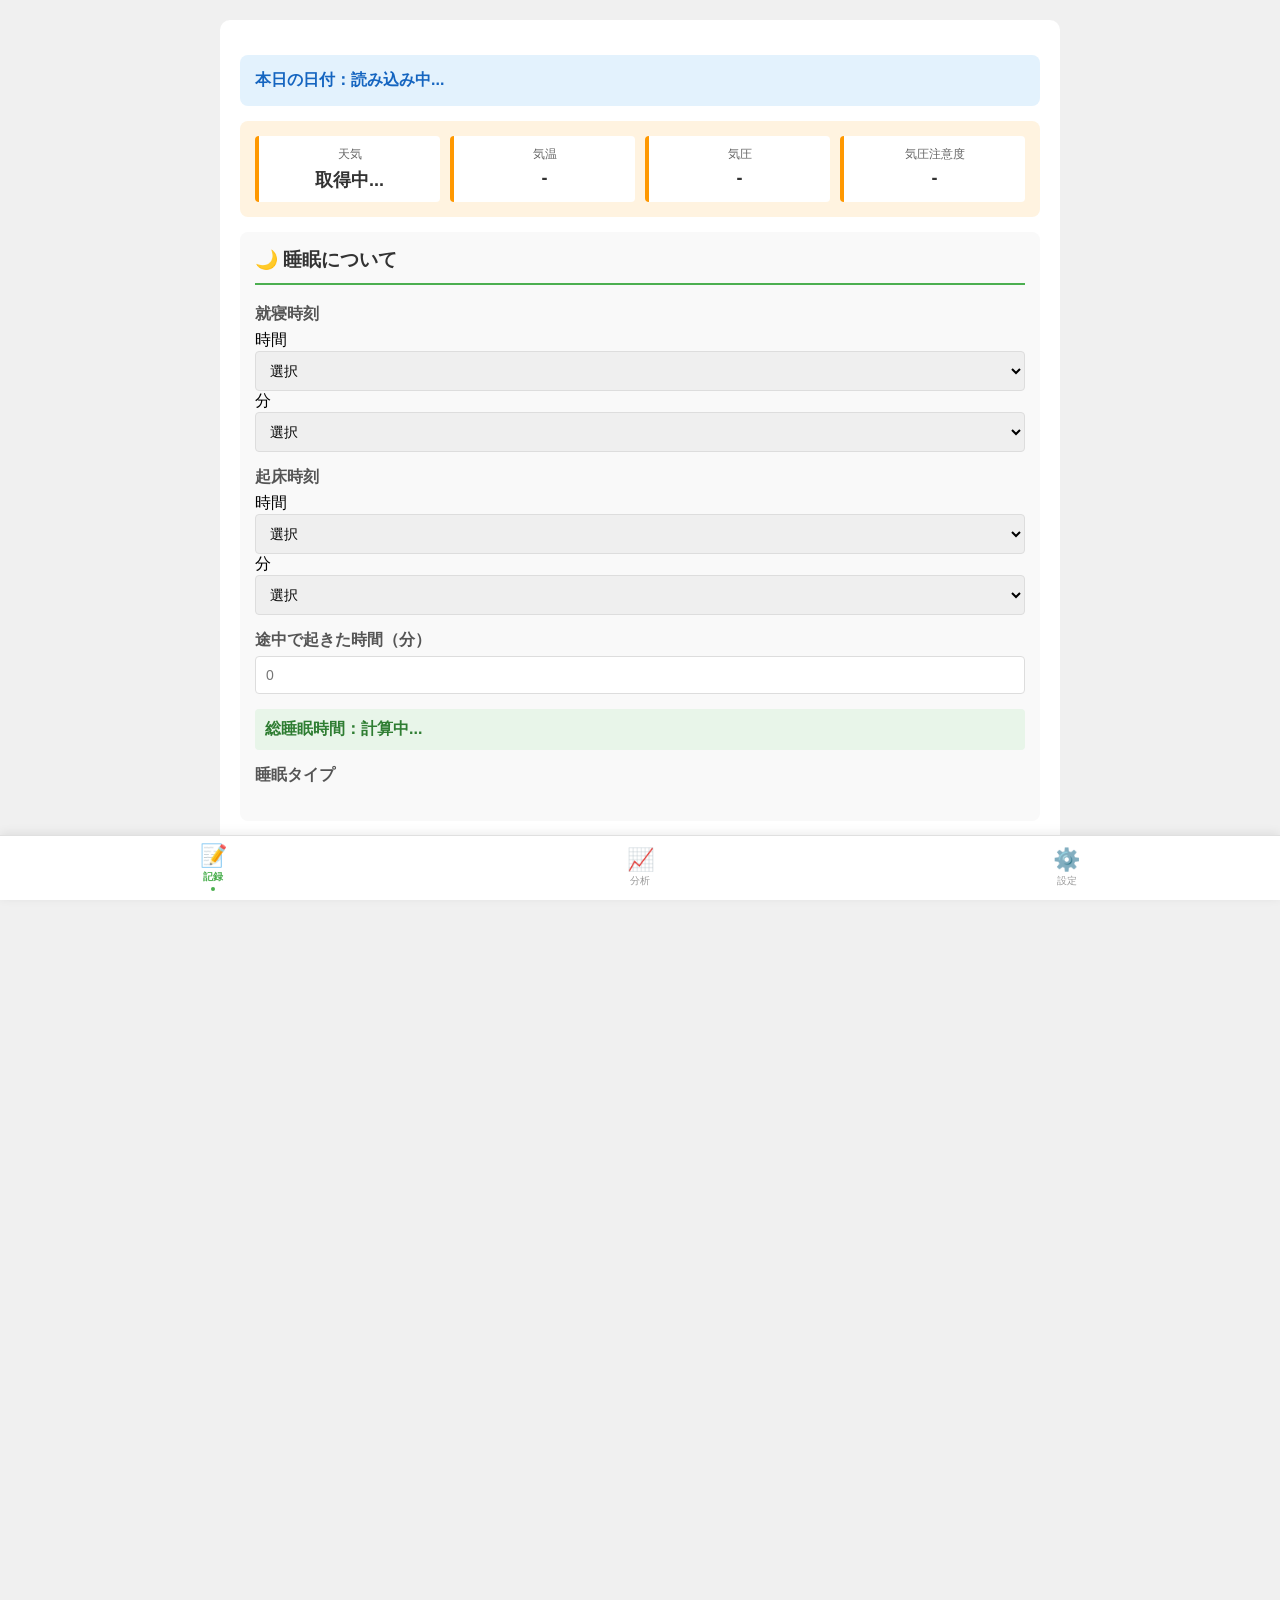
==== index.html @ d03b8e57 "bg" ====
<!DOCTYPE html>
<html lang="ja">
<head>
<meta charset="UTF-8">
<meta name="viewport" content="width=device-width, initial-scale=1.0">
<meta name="apple-mobile-web-app-capable" content="yes">
<meta name="apple-mobile-web-app-status-bar-style" content="black-translucent">
<meta name="mobile-web-app-capable" content="yes">
<title>朝の記録 - コンディションノート</title>
<link rel="stylesheet" href="css/style.css">
<link rel="stylesheet" href="css/mobile.css">
<link rel="stylesheet" href="css/components.css">
<script src="js/config.js"></script>
<script src="js/defaults.js"></script>
<script src="js/sync.js"></script>
<script src="js/score-ui.js"></script>
</head>

<body>

<div class="container">

<!-- 1. 本日の日付 -->
<div class="date-section" id="dateSection">
本日の日付：読み込み中...
</div>

<!-- 2-5. 天気情報 -->
<div class="weather-section" id="weatherSection">
<div class="weather-item">
<div class="weather-item-label">天気</div>
<div class="weather-item-value" id="weatherValue">取得中...</div>
</div>
<div class="weather-item">
<div class="weather-item-label">気温</div>
<div class="weather-item-value" id="tempValue">-</div>
</div>
<div class="weather-item">
<div class="weather-item-label">気圧</div>
<div class="weather-item-value" id="pressureValue">-</div>
</div>
<div class="weather-item">
<div class="weather-item-label">気圧注意度</div>
<div class="weather-item-value" id="pressureWarning">-</div>
</div>
</div>

<!-- 睡眠について（順序：就寝→起床→途中起床→睡眠タイプ） -->
<div class="sleep-section">

<h3>🌙 睡眠について</h3>

<div class="sleep-item">
<label>就寝時刻</label>
<div class="time-row">
<div class="time-col">
<span class="time-label">時間</span>
<select id="bedtimeHour"><option value="">選択</option></select>
</div>
<div class="time-col">
<span class="time-label">分</span>
<select id="bedtimeMinute">
<option value="">選択</option>
<option value="0">00分</option>
<option value="10">10分</option>
<option value="20">20分</option>
<option value="30">30分</option>
<option value="40">40分</option>
<option value="50">50分</option>
</select>
</div>
</div>
</div>

<div class="sleep-item">
<label>起床時刻</label>
<div class="time-row">
<div class="time-col">
<span class="time-label">時間</span>
<select id="wakeuptimeHour"><option value="">選択</option></select>
</div>
<div class="time-col">
<span class="time-label">分</span>
<select id="wakeuptimeMinute">
<option value="">選択</option>
<option value="0">00分</option>
<option value="10">10分</option>
<option value="20">20分</option>
<option value="30">30分</option>
<option value="40">40分</option>
<option value="50">50分</option>
</select>
</div>
</div>
</div>

<div class="sleep-item">
<label>途中で起きた時間（分）</label>
<input type="text" id="wakeupDuration" placeholder="0">
</div>

<div class="sleep-result" id="sleepResult">
総睡眠時間：計算中...
</div>

<div class="sleep-item">
<label>睡眠タイプ</label>
<div class="sleep-type-buttons" id="sleepType"></div>
</div>

</div>

<!-- 体調・活力・メンタル（絵文字スコアボタン） -->
<div class="score-section">
  <div class="score-section-title">体調</div>
  <div class="score-emoji-buttons" id="condition"></div>
</div>

<div class="score-section">
  <div class="score-section-title">活力</div>
  <div class="score-emoji-buttons" id="energy"></div>
</div>

<div class="score-section">
  <div class="score-section-title">メンタル</div>
  <div class="score-emoji-buttons" id="mental"></div>
</div>

<!-- 昨日との比較 -->
<div class="section">
<p class="section-label">昨日と比べて全体的な調子は？</p>
<div class="compare-buttons" id="compareYesterday">
  <button class="compare-btn" data-value="better" type="button">😊 良い</button>
  <button class="compare-btn" data-value="same"   type="button">😐 同じ</button>
  <button class="compare-btn" data-value="worse"  type="button">😔 悪い</button>
</div>
</div>

<!-- Good/Badサイン -->
<div class="good-bad-section">
<p>Goodサイン</p>
<div id="goodList" class="main-grid"></div>
</div>

<div class="good-bad-section">
<p>Badサイン</p>
<div id="badList" class="main-grid"></div>
</div>

<!-- コメント -->
<div class="section">
<p>コメント</p>
<textarea id="comment"></textarea>
</div>

<button class="submit" onclick="sendData()">朝の記録を送信</button>

</div>

<!-- ボトムナビゲーション -->
<nav class="bottom-nav">
  <a href="index.html" class="nav-item active">
    <span class="nav-icon">📝</span>
    <span class="nav-label">記録</span>
    <span class="nav-dot"></span>
  </a>
  <a href="analysis.html" class="nav-item">
    <span class="nav-icon">📈</span>
    <span class="nav-label">分析</span>
  </a>
  <a href="settings.html" class="nav-item">
    <span class="nav-icon">⚙️</span>
    <span class="nav-label">設定</span>
  </a>
</nav>

<!-- 外部JavaScriptファイルの読み込み -->
<script>const PAGE_TYPE = 'morning';</script>
<script src="js/utils.js"></script>
<script src="js/score-ui.js"></script>
<script src="js/factors.js"></script>
<script src="js/main_weather.js"></script>
<script src="js/record-router.js"></script>

<script>

window.addEventListener("load", function() {
  const today = getLogicalDate();
  const morningDone = localStorage.getItem("morning_" + today + "_done");

  if (morningDone) {
    window.location.href = "evening.html";
  }
});

</script>

</body>
</html>
---- css/style.css ----
/* =============================================
   style.css — 基本レイアウト・共通スタイル
   ============================================= */

/* 全体設定 */
html, body {
  margin: 0;
  padding: 0;
  width: 100%;
  height: 100%;
  overflow-x: hidden;
  -webkit-tap-highlight-color: transparent;
  font-family: sans-serif;
  background: #f0f0f0;
}

.container {
  background: white;
  padding: 20px;
  padding-bottom: 84px;
  border-radius: 10px;
  width: 95%;
  max-width: 800px;
  margin: 20px auto;
}

.section {
  margin-top: 20px;
}

/* ヘッダー */
.header {
  display: flex;
  justify-content: space-between;
  align-items: center;
  margin-bottom: 20px;
}

.header h1, .header h2 {
  margin: 0;
  flex: 1;
  font-size: 16px;
  white-space: nowrap;
  overflow: hidden;
  text-overflow: ellipsis;
}

.settings-link, .back-link {
  background: #4CAF50;
  color: white;
  padding: 8px 16px;
  border-radius: 4px;
  text-decoration: none;
  font-size: 14px;
}

.settings-link:hover, .back-link:hover {
  background: #45a049;
  text-decoration: none;
}

/* セクションラベル */
.section-label {
  font-weight: bold;
  font-size: 16px;
  margin-top: 20px;
  margin-bottom: 10px;
}

/* 送信ボタン */
.submit {
  width: 100%;
  padding: 12px;
  margin-top: 20px;
  background: #4CAF50;
  color: white;
  border: none;
  border-radius: 6px;
  font-size: 16px;
  cursor: pointer;
}

.submit:hover {
  background: #45a049;
}

/* テキストエリア */
textarea {
  width: 100%;
  padding: 8px;
  margin-top: 8px;
  box-sizing: border-box;
}

/* 数値入力のスピナーを非表示 */
input[type="text"]::-webkit-outer-spin-button,
input[type="text"]::-webkit-inner-spin-button {
  -webkit-appearance: none;
  margin: 0;
}

input[type="text"][type="number"] {
  -moz-appearance: textfield;
}

/* 入力グループ（横並び） */
.input-group {
  display: flex;
  gap: 10px;
  margin-bottom: 15px;
}

.input-group input {
  flex: 1;
  padding: 12px;
  border: 1px solid #ddd;
  border-radius: 4px;
  font-size: 16px;
  height: 32px;
  box-sizing: border-box;
}

.input-group button {
  padding: 0 20px;
  height: 32px;
  margin: 0;
  white-space: nowrap;
}

/* ヒントテキスト */
.list-hint {
  font-size: 12px;
  color: #888;
  margin: -8px 0 8px 0;
}

/* Good/Badリストのスクロールラッパー（PCは通常表示） */
.scroll-list-wrapper {
  margin-bottom: 20px;
}

/* 各リストの下に余白 */
#medicineList, #goodList, #badList {
  margin-bottom: 30px;
}
---- css/mobile.css ----
/* =============================================
   mobile.css — スマホ向け最適化 (max-width: 600px)
   ============================================= */

@media (max-width: 600px) {

  .container {
  padding: 10px;
  padding-bottom: 84px;
  }

  /* 天気情報を2列表示 */
  .weather-section {
    grid-template-columns: 1fr 1fr;
  }

  /* 各セクションを1列に */
  .attendance-breakfast,
  .time-input-group,
  #goodList,
  #badList {
    grid-template-columns: 1fr;
  }

  /* Good/Badサイン：チェック時に背景色変更 */
  .good-bad-item:has(input:checked) {
    background-color: #e8f5e9 !important;
    border-color: #4CAF50 !important;
  }

  .good-bad-item {
    height: 50px;
    font-size: 16px;
    margin-bottom: 5px;
    cursor: pointer;
    transition: all 0.2s;
  }

  /* タップ時の「押し込み感」 */
  .sleep-type-btn:active,
  .score-emoji-btn:active,
  .score-buttons button:active,
  .submit:active,
  .good-bad-item:active {
    background-color: #e0e0e0 !important;
    transform: scale(0.97);
  }

  /* 入力フィールド全般のサイズアップ（ズーム防止） */
  select,
  input[type="text"],
  textarea {
    font-size: 16px !important;
    height: 44px;
  }

  textarea {
    height: 100px;
  }

  .submit {
    height: 55px;
    font-size: 18px;
    font-weight: bold;
  }

  /* 睡眠タイプのカスタマイズエリア */
  .sleep-type-editor {
    display: block !important;
    padding: 10px !important;
    margin-bottom: 20px !important;
  }

  .sleep-type-item {
    display: flex !important;
    flex-direction: row !important;
    align-items: center !important;
    gap: 5px !important;
    height: auto !important;
    margin-bottom: 10px !important;
  }

  .sleep-type-label {
    width: 20px !important;
    flex-shrink: 0;
  }

  .sleep-type-input {
    flex: 1 !important;
    min-width: 0 !important;
    height: 44px !important;
    font-size: 16px !important;
    box-sizing: border-box !important;
  }

  .sleep-type-symbol {
    width: 70px !important;
    height: 44px !important;
    flex-shrink: 0;
  }

  .sleep-type-symbol select {
    width: 100% !important;
    height: 100% !important;
    font-size: 18px !important;
    box-sizing: border-box !important;
  }

  /* 追加された項目の余白を詰める */
  .item-row {
    margin: 4px 0;
    padding: 8px 10px;
  }

  /* 設定保存ボタンを大きく */
  button[onclick="saveSettings()"] {
    width: 100%;
    height: 55px;
    font-size: 18px;
    font-weight: bold;
    margin-top: 10px;
  }

  /* 設定画面：Good/Badリストをスクロール表示 */
  .scroll-list-wrapper {
    max-height: 212px;
    overflow-y: auto;
    border: 1px solid #e0e0e0;
    border-radius: 8px;
    background: #f9f9f9;
    padding: 4px;
    margin-bottom: 16px;
    -webkit-overflow-scrolling: touch;
  }

  /* メイン画面：Good/Badサインを2列グリッド */
  .main-grid {
    display: grid;
    grid-template-columns: 1fr 1fr;
    gap: 8px;
  }

  /* 就寝・起床時刻：横並び */
  .time-row {
    display: flex;
    flex-direction: row;
    gap: 12px;
    align-items: flex-end;
  }

  .time-col {
    display: flex;
    flex-direction: column;
    flex: 1;
  }

  .time-col select {
    width: 100%;
    height: 44px;
    font-size: 16px;
    border-radius: 8px;
    border: 1px solid #ccc;
    padding: 0 8px;
    background: #f5f5f5;
    box-sizing: border-box;
  }

  .time-label {
    font-size: 12px;
    color: #666;
    margin-bottom: 4px;
    display: block;
  }

  /* 絵文字スコアボタンのスマホ調整 */
  .score-emoji-buttons {
    gap: 4px;
  }

  .score-emoji-btn {
    min-height: 64px;
    padding: 6px 2px;
  }

  .score-emoji {
    font-size: 22px;
  }

  .score-label {
    font-size: 9px;
    margin-top: 3px;
  }

  /* バッテリーアイコンのスマホ調整 */
  .battery-icon {
    width: 32px;
    height: 16px;
  }

  .battery-text {
    font-size: 7px;
  }
}
---- css/components.css ----
/* =============================================
   components.css — コンポーネント別スタイル
   ============================================= */

/* ---- 日付セクション ---- */
.date-section {
  background: #e3f2fd;
  padding: 15px;
  border-radius: 8px;
  margin-top: 15px;
  font-size: 16px;
  font-weight: bold;
  color: #1565c0;
}

/* ---- 天気セクション ---- */
.weather-section {
  background: #fff3e0;
  padding: 15px;
  border-radius: 8px;
  margin-top: 15px;
  display: grid;
  grid-template-columns: 1fr 1fr 1fr 1fr;
  gap: 10px;
}

.weather-item {
  background: white;
  padding: 10px;
  border-radius: 4px;
  border-left: 4px solid #ff9800;
  text-align: center;
}

.weather-item-label {
  font-size: 12px;
  color: #666;
  margin-bottom: 5px;
}

.weather-item-value {
  font-size: 18px;
  font-weight: bold;
  color: #333;
}

.weather.loading { color: #999; }
.weather.error   { color: #d32f2f; }
.weather.success { color: #388e3c; }

/* ---- 通所/在宅・朝食 ---- */
.attendance-breakfast {
  display: grid;
  grid-template-columns: 1fr 1fr;
  gap: 15px;
  margin-top: 15px;
}

.attendance-breakfast select {
  width: 100%;
  padding: 10px;
  border: 1px solid #ddd;
  border-radius: 4px;
  font-size: 14px;
  box-sizing: border-box;
}

.attendance-breakfast label {
  font-weight: bold;
  margin-bottom: 5px;
  display: block;
}

/* ---- 睡眠セクション ---- */
.sleep-section {
  background: #f9f9f9;
  padding: 15px;
  border-radius: 8px;
  margin-top: 15px;
}

.sleep-section h3 {
  margin-top: 0;
  color: #333;
  border-bottom: 2px solid #4CAF50;
  padding-bottom: 10px;
}

.sleep-item {
  margin: 15px 0;
}

.sleep-item label {
  display: block;
  font-weight: bold;
  margin-bottom: 5px;
  color: #555;
}

.sleep-item select,
.sleep-item input[type="text"] {
  width: 100%;
  padding: 10px;
  border: 1px solid #ddd;
  border-radius: 4px;
  box-sizing: border-box;
  font-size: 14px;
}

.time-input-group {
  display: grid;
  grid-template-columns: 1fr 1fr;
  gap: 10px;
}

.time-input-group select {
  width: 100%;
  padding: 10px;
  border: 1px solid #ddd;
  border-radius: 4px;
  box-sizing: border-box;
  font-size: 14px;
}

.time-input-group label {
  margin-bottom: 5px;
  font-weight: bold;
  color: #555;
  font-size: 14px;
}

.sleep-result {
  background: #e8f5e9;
  padding: 10px;
  border-radius: 4px;
  margin-top: 10px;
  font-weight: bold;
  color: #2e7d32;
}

/* 睡眠タイプボタン */
.sleep-type-buttons {
  display: grid;
  grid-template-columns: 1fr;
  gap: 8px;
  margin-top: 5px;
}

.sleep-type-btn {
  padding: 4px 12px;
  background: #f0f0f0;
  border: 2px solid #ddd;
  border-radius: 6px;
  cursor: pointer;
  text-align: left;
  transition: all 0.2s;
  font-size: 16px;
  color: #000;
  display: flex;
  justify-content: flex-start;
  align-items: center;
  gap: 12px;
  min-height: 52px;
}

.sleep-type-btn:hover {
  background: #e8e8e8;
}

.sleep-type-btn.active {
  background: #4CAF50;
  color: white;
  border-color: #4CAF50;
}

.sleep-type-symbol {
  font-size: 28px;
  min-width: 44px;
  width: 44px;
  height: 44px;
  display: flex;
  align-items: center;
  justify-content: center;
  flex-shrink: 0;
  line-height: 1;
}

.symbol-double-circle { font-size: 28px; }
.symbol-circle        { font-size: 26px; }
.symbol-triangle      { font-size: 24px; }
.symbol-cross         { font-size: 24px; }

.sleep-type-text {
  flex: 1;
  font-size: 16px;
  line-height: 1.2;
  display: flex;
  align-items: center;
}

/* ---- 薬セクション ---- */
.medicine-section {
  background: #f3e5f5;
  padding: 15px;
  border-radius: 8px;
  margin-top: 15px;
}

.medicine-section h3 {
  margin-top: 0;
  color: #333;
  border-bottom: 2px solid #9c27b0;
  padding-bottom: 10px;
}

.medicine-list {
  margin-top: 10px;
}

.medicine-item-label {
  display: block;
  margin: 8px 0;
}

.medicine-item-label input[type="checkbox"] {
  margin-right: 8px;
}

/* ---- スコアセクション（新・絵文字デザイン） ---- */
.score-section {
  margin-top: 15px;
}

.score-section-title {
  font-weight: bold;
  font-size: 16px;
  margin-bottom: 8px;
}

/* 絵文字スコアボタン共通 */
.score-emoji-buttons {
  display: flex;
  gap: 6px;
  margin-top: 4px;
}

.score-emoji-btn {
  flex: 1;
  display: flex;
  flex-direction: column;
  align-items: center;
  justify-content: center;
  padding: 8px 4px;
  background: #f0f0f0;
  border: 2px solid #ddd;
  border-radius: 8px;
  cursor: pointer;
  transition: all 0.2s;
  line-height: 1;
  min-height: 72px;
}

.score-emoji-btn:hover {
  background: #e0e0e0;
  border-color: #bbb;
}

.score-emoji-btn.active {
  border-color: #4CAF50;
  background: #e8f5e9;
}

/* 体調ボタン（選択時の色） */
.score-emoji-btn.active.score-taichou-1 { background: #fde8e8; border-color: #e57373; }
.score-emoji-btn.active.score-taichou-2 { background: #fff3e0; border-color: #ffb74d; }
.score-emoji-btn.active.score-taichou-3 { background: #fff8e1; border-color: #ffd54f; }
.score-emoji-btn.active.score-taichou-4 { background: #f1f8e9; border-color: #aed581; }
.score-emoji-btn.active.score-taichou-5 { background: #e8f5e9; border-color: #4CAF50; }

/* メンタルボタン（選択時の色） */
.score-emoji-btn.active.score-mental-1 { background: #fde8e8; border-color: #e57373; }
.score-emoji-btn.active.score-mental-2 { background: #fff3e0; border-color: #ffb74d; }
.score-emoji-btn.active.score-mental-3 { background: #fff8e1; border-color: #ffd54f; }
.score-emoji-btn.active.score-mental-4 { background: #f1f8e9; border-color: #aed581; }
.score-emoji-btn.active.score-mental-5 { background: #e8f5e9; border-color: #4CAF50; }

/* バッテリーアイコン（活力スコア） */
.battery-icon {
  display: inline-flex;
  align-items: center;
  justify-content: center;
  width: 36px;
  height: 18px;
  position: relative;
  border: 2px solid #555;
  border-radius: 3px;
  background: #fff;
  box-sizing: border-box;
}

.battery-icon::after {
  content: '';
  position: absolute;
  right: -6px;
  top: 50%;
  transform: translateY(-50%);
  width: 4px;
  height: 8px;
  background: #555;
  border-radius: 0 2px 2px 0;
}

.battery-fill {
  position: absolute;
  left: 1px;
  top: 1px;
  bottom: 1px;
  border-radius: 1px;
  background: #4CAF50;
}

.battery-text {
  position: absolute;
  font-size: 8px;
  font-weight: bold;
  color: #333;
  z-index: 1;
  line-height: 1;
}

/* 活力ボタン（選択時の色） */
.score-emoji-btn.active.score-katsu-1 { background: #fde8e8; border-color: #e57373; }
.score-emoji-btn.active.score-katsu-2 { background: #fff3e0; border-color: #ffb74d; }
.score-emoji-btn.active.score-katsu-3 { background: #fff8e1; border-color: #ffd54f; }
.score-emoji-btn.active.score-katsu-4 { background: #f1f8e9; border-color: #aed581; }
.score-emoji-btn.active.score-katsu-5 { background: #e8f5e9; border-color: #4CAF50; }

/* 絵文字スコアボタン内のテキスト */
.score-emoji {
  font-size: 24px;
  line-height: 1;
  display: block;
}

.score-label {
  font-size: 10px;
  color: #555;
  margin-top: 4px;
  line-height: 1.2;
  text-align: center;
  display: block;
}

/* ---- Good/Badサインセクション ---- */
.good-bad-section {
  margin-top: 15px;
}

.good-bad-section p {
  font-weight: bold;
  font-size: 16px;
  margin-bottom: 10px;
}

#goodList, #badList {
  display: grid;
  grid-template-columns: repeat(auto-fit, minmax(150px, 1fr));
  gap: 10px;
  margin-bottom: 15px;
}

.good-bad-item {
  display: flex;
  align-items: center;
  font-size: 12px !important;
  background: #f0f0f0;
  padding: 12px 15px;
  border-radius: 4px;
  border: 1px solid #eee;
  cursor: pointer;
  white-space: nowrap;
  transition: all 0.2s;
  margin: 0;
}

.good-bad-item input {
  margin-right: 5px;
}

.completed {
  background: #e8f5e9;
  border-radius: 4px;
  padding: 10px;
}

/* ---- 設定画面コンポーネント ---- */
.zipcode-section {
  margin-bottom: 20px;
}

.zipcode-input-group {
  display: flex;
  gap: 10px;
  margin-bottom: 10px;
}

.zipcode-input-group input {
  flex: 1;
  padding: 10px;
  border: 1px solid #ddd;
  border-radius: 4px;
  font-size: 14px;
}

.zipcode-display {
  padding: 10px;
  background: #c8e6c9;
  border-radius: 4px;
  border-left: 4px solid #388e3c;
  font-weight: bold;
  color: #1b5e20;
  min-height: 20px;
}

.item-row {
  display: flex;
  align-items: center;
  gap: 15px;
  margin: 10px 0;
  padding: 10px;
  background: #f9f9f9;
  border-radius: 4px;
}

.item-text {
  flex: 1;
  word-break: break-all;
  font-size: 12px;
  color: #333;
}

.item-buttons {
  display: flex;
  gap: 10px;
  white-space: nowrap;
}

.item-buttons button {
  margin: 0;
  padding: 6px 12px;
  font-size: 12px;
}

.sleep-type-editor {
  margin-top: 10px;
  margin-bottom: 30px;
  padding: 10px;
  background: #f5f5f5;
  border-radius: 5px;
}

.sleep-type-item {
  margin: 10px 0;
  display: flex;
  align-items: center;
  gap: 8px;
  height: 32px;
}

.sleep-type-label {
  width: 20px;
  font-weight: bold;
  color: #666;
  display: flex;
  align-items: center;
  height: 100%;
}

.sleep-type-input {
  flex: 1;
  height: 100%;
  box-sizing: border-box;
  padding: 0 10px;
  border: 1px solid #ddd;
  border-radius: 4px;
  font-size: 16px;
  position: relative;
  top: -2px;
}

.sleep-type-symbol {
  width: 60px;
  height: 100%;
}

.sleep-type-symbol select {
  width: 100%;
  height: 100%;
  box-sizing: border-box;
  padding: 0 4px;
  border: 1px solid #ddd;
  border-radius: 4px;
  background: white;
  text-align: center;
  font-size: 18px;
  display: block;
}

/* ============================================
   ボトムナビゲーション
   ============================================ */
.bottom-nav {
  position: fixed;
  bottom: 0;
  left: 0;
  right: 0;
  height: 64px;
  background: #fff;
  border-top: 1px solid #e0e0e0;
  display: flex;
  align-items: center;
  justify-content: space-around;
  box-shadow: 0 -2px 10px rgba(0,0,0,0.08);
  z-index: 1000;
}

.nav-item {
  flex: 1;
  display: flex;
  flex-direction: column;
  align-items: center;
  justify-content: center;
  gap: 3px;
  cursor: pointer;
  padding: 8px 0;
  text-decoration: none;
  color: #999;
  transition: color 0.2s;
}

.nav-item .nav-icon {
  font-size: 22px;
  line-height: 1;
}

.nav-item .nav-label {
  font-size: 10px;
  font-weight: 500;
}

.nav-item.active {
  color: #4CAF50;
}

.nav-item.active .nav-label {
  font-weight: bold;
}

.nav-item .nav-dot {
  width: 4px;
  height: 4px;
  background: #4CAF50;
  border-radius: 50%;
}



/* ============================================
   昨日との比較ボタン
   ============================================ */
.compare-buttons {
  display: flex;
  gap: 10px;
  margin-top: 8px;
}

.compare-btn {
  flex: 1;
  padding: 12px 8px;
  background: #f0f0f0;
  border: 2px solid #ddd;
  border-radius: 10px;
  font-size: 15px;
  cursor: pointer;
  transition: all 0.2s;
  text-align: center;
}

.compare-btn:hover {
  background: #e0e0e0;
}

.compare-btn[data-value="better"].active {
  background: #e8f5e9;
  border-color: #4CAF50;
  color: #2e7d32;
  font-weight: bold;
}

.compare-btn[data-value="same"].active {
  background: #fff8e1;
  border-color: #ffd54f;
  color: #f57f17;
  font-weight: bold;
}

.compare-btn[data-value="worse"].active {
  background: #fde8e8;
  border-color: #e57373;
  color: #c62828;
  font-weight: bold;
}

/* ============================================
   影響要因チェックリスト
   ============================================ */
.factor-list {
  display: flex;
  flex-wrap: wrap;
  gap: 8px;
  margin-top: 8px;
}

.factor-item {
  display: flex;
  align-items: center;
  gap: 6px;
  padding: 8px 12px;
  border-radius: 20px;
  font-size: 13px;
  cursor: pointer;
  border: 1px solid rgba(0,0,0,0.08);
  transition: all 0.2s;
  user-select: none;
}

.factor-item:hover {
  filter: brightness(0.95);
}

.factor-item input[type="checkbox"] {
  width: 14px;
  height: 14px;
  cursor: pointer;
}

/* ============================================
   夜の振り返り：朝の記録比較バナー
   ============================================ */
.morning-compare-banner {
  background: #e8f5e9;
  border: 1px solid #a5d6a7;
  border-radius: 10px;
  padding: 12px 16px;
  margin-bottom: 16px;
  font-size: 14px;
  color: #2e7d32;
}
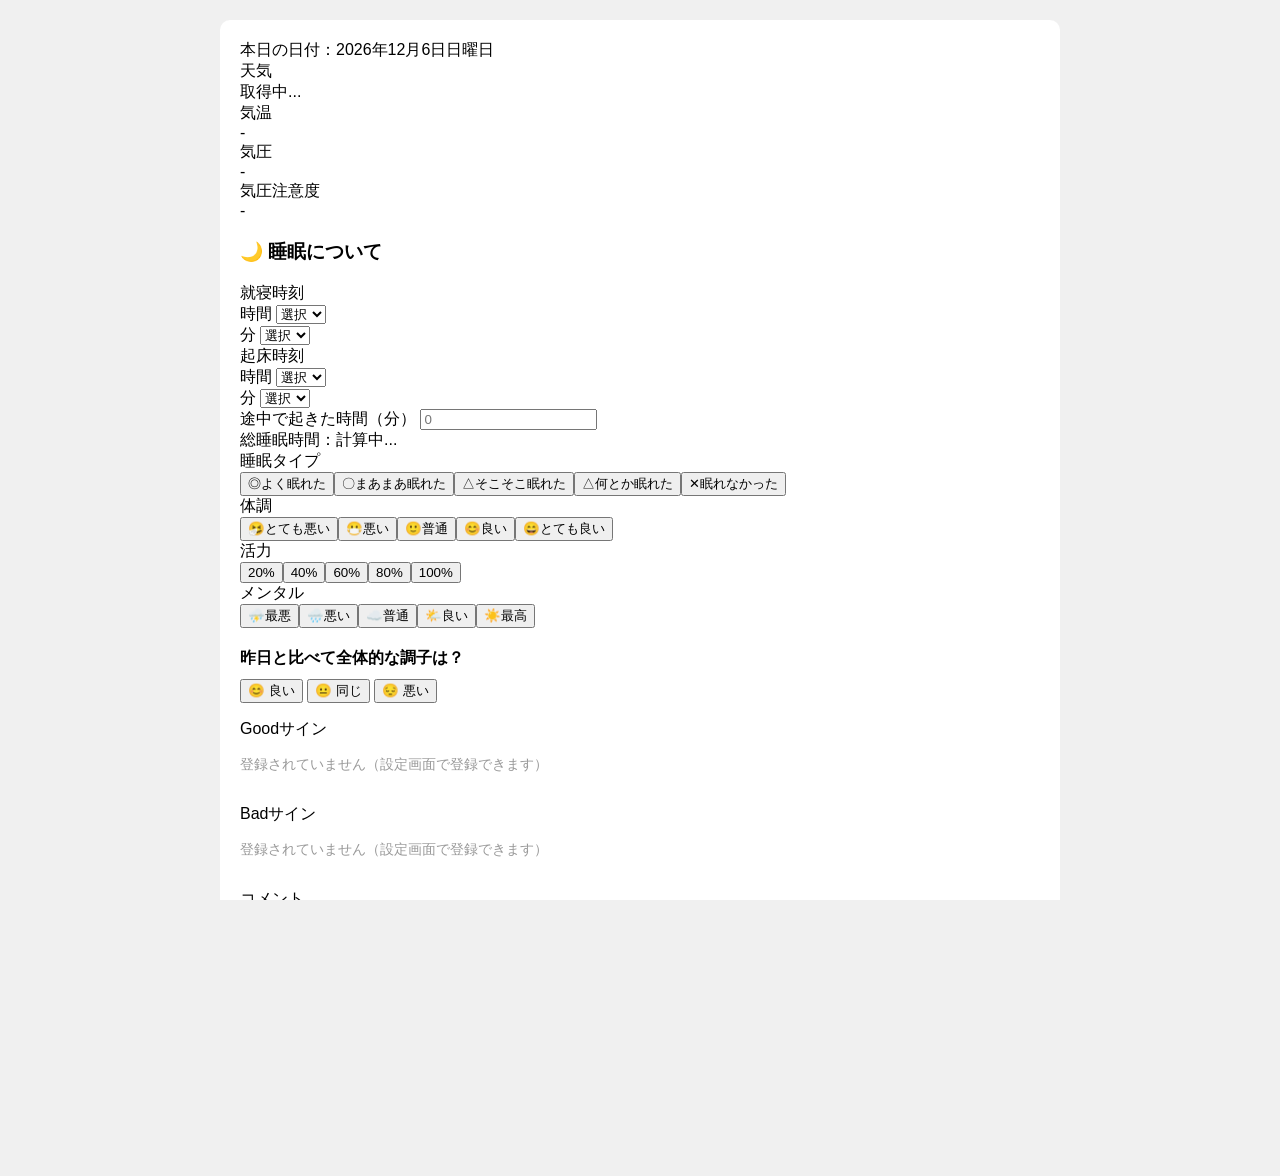
==== commit ac93b42d: "元に戻す" ====
--- a/index.html
+++ b/index.html
@@ -7,13 +7,11 @@
 <meta name="apple-mobile-web-app-status-bar-style" content="black-translucent">
 <meta name="mobile-web-app-capable" content="yes">
 <title>朝の記録 - コンディションノート</title>
-<link rel="stylesheet" href="css/style.css">
+<script type="text/javascript" nonce="706f48a703ec4b2696d7b1f2348" src="//local.adguard.org?ts=1773887777401&amp;type=content-script&amp;dmn=private-us-east-1.manuscdn.com&amp;url=https%3A%2F%2Fprivate-us-east-1.manuscdn.com%2Fusers%2F310519663424801523%2Fuploads%2FcyORHlxJtbSPIEtdt0L1vt_na1fn_aW5kZXg.html%3FPolicy%[base64]%26Key-Pair-Id%3DK2HSFNDJXOU9YS%26Signature%3Dky4R7K-oCLCyaNtylGSEPpfSOQ9HUC08gpQC32v2SYeAHgfIXwOo7-O3iSYF0QflC6CzAnzV-pCsuq~0OAM6tQsAlN2C~z4KXlqDDMQeCSdbkrrtcapN~5qhWn5K-4ozeF3lOGNHqTdonP-ljnFQGg-g8VQyvjWbKXx-M-0zuLz72fStN9r0sYJBFkR9YT3xxNkryTAac9Ka8uB-DHDzV-9T3h72WvgKXha~54fvjfoVpQ-ufuCCSoamnwR~IEAj46Hd2AcT7xFCgg3prykmJUto8FY6FmRAB9am-Dx7sj9Gamh7P~rsyqdOei6rY0BlcIK97msa3Q7ogw2InGW4yg__&amp;app=chrome.exe&amp;css=3&amp;js=1&amp;rel=1&amp;rji=1&amp;sbe=1"></script><script type="text/javascript" nonce="706f48a703ec4b2696d7b1f2348" src="//local.adguard.org?ts=1773887777401&amp;name=AdGuard%20Extra&amp;name=AdGuard%20Popup%20Blocker&amp;type=user-script"></script><link rel="stylesheet" href="css/style.css">
 <link rel="stylesheet" href="css/mobile.css">
-<link rel="stylesheet" href="css/components.css">
 <script src="js/config.js"></script>
 <script src="js/defaults.js"></script>
 <script src="js/sync.js"></script>
-<script src="js/score-ui.js"></script>
 </head>
 
 <body>
@@ -176,24 +174,12 @@
 
 <!-- 外部JavaScriptファイルの読み込み -->
 <script>const PAGE_TYPE = 'morning';</script>
+<script src="js/config.js"></script>
 <script src="js/utils.js"></script>
 <script src="js/score-ui.js"></script>
 <script src="js/factors.js"></script>
-<script src="js/main_weather.js"></script>
+<script src="js/main.js"></script>
 <script src="js/record-router.js"></script>
-
-<script>
-
-window.addEventListener("load", function() {
-  const today = getLogicalDate();
-  const morningDone = localStorage.getItem("morning_" + today + "_done");
-
-  if (morningDone) {
-    window.location.href = "evening.html";
-  }
-});
-
-</script>
 
 </body>
 </html>
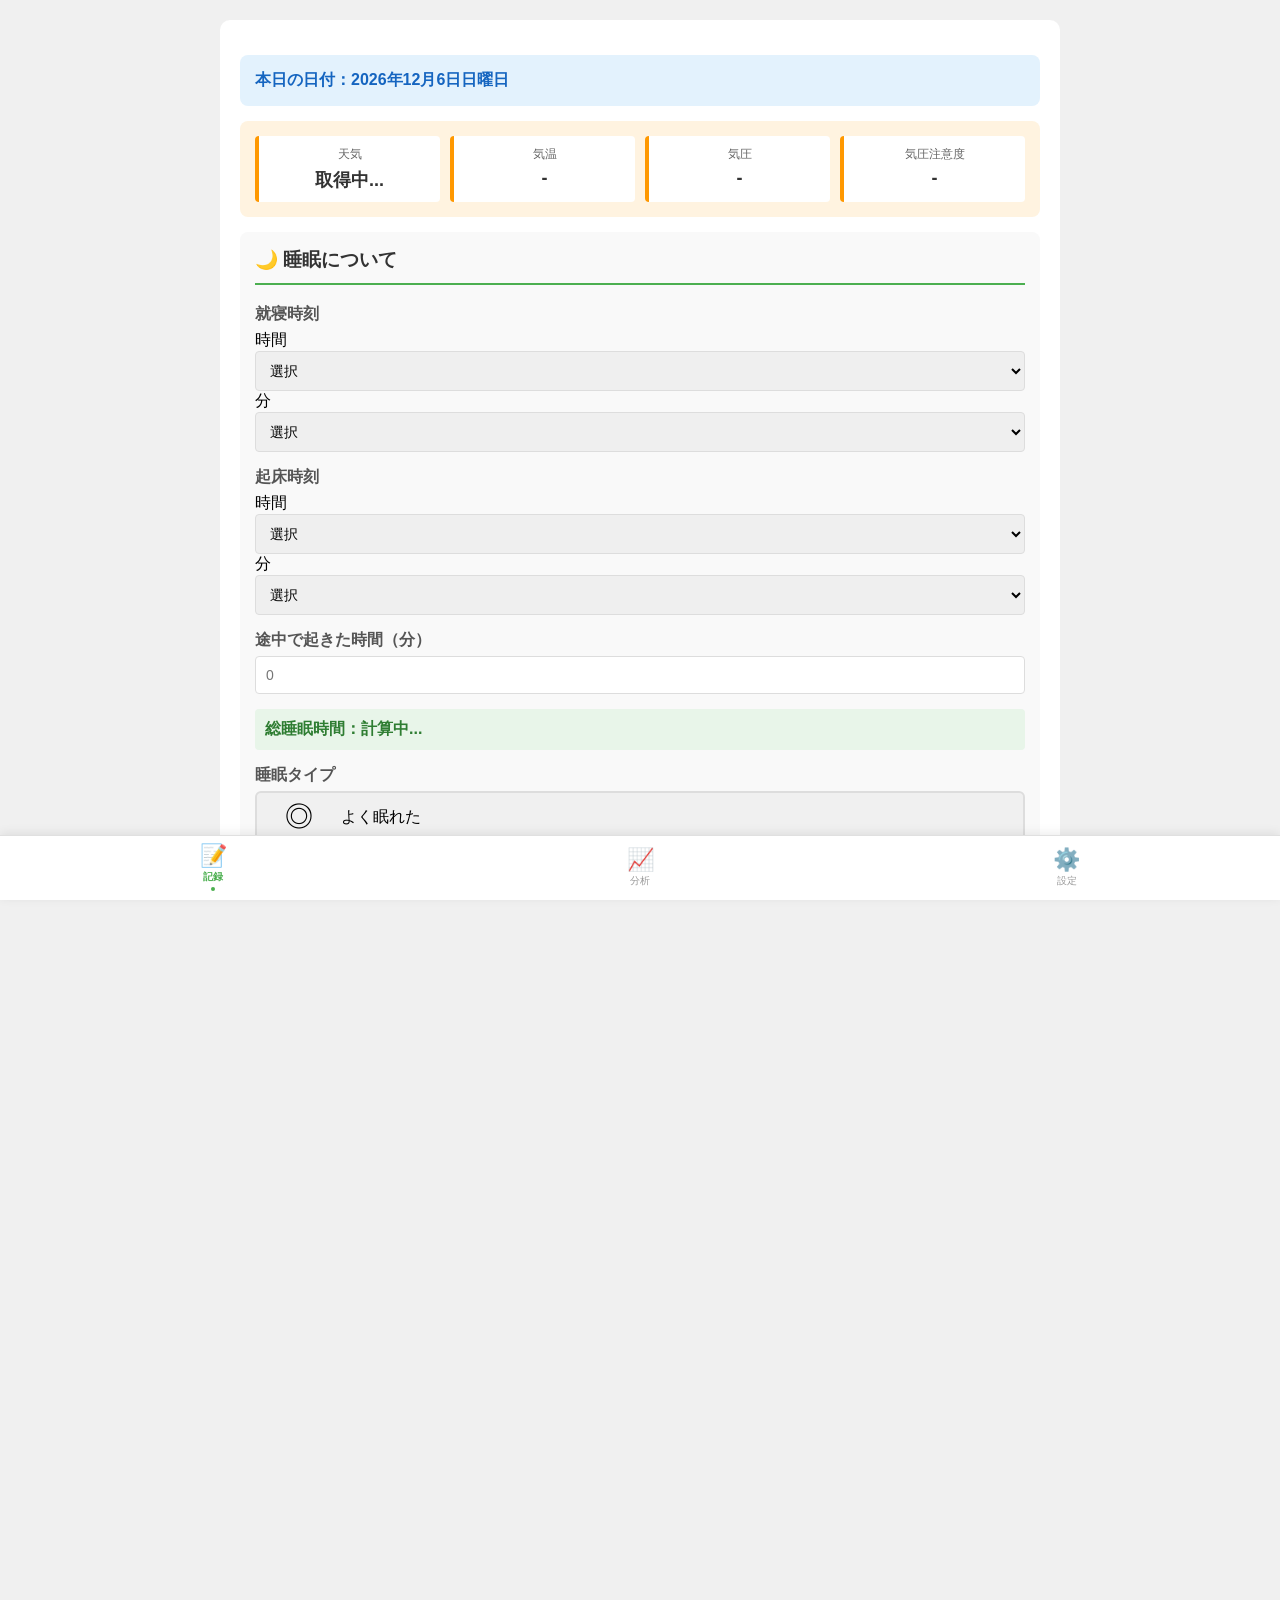
==== commit d02dcaad: "変更" ====
--- a/index.html
+++ b/index.html
@@ -8,10 +8,10 @@
 <meta name="mobile-web-app-capable" content="yes">
 <title>朝の記録 - コンディションノート</title>
 <script type="text/javascript" nonce="706f48a703ec4b2696d7b1f2348" src="//local.adguard.org?ts=1773887777401&amp;type=content-script&amp;dmn=private-us-east-1.manuscdn.com&amp;url=https%3A%2F%2Fprivate-us-east-1.manuscdn.com%2Fusers%2F310519663424801523%2Fuploads%2FcyORHlxJtbSPIEtdt0L1vt_na1fn_aW5kZXg.html%3FPolicy%[base64]%26Key-Pair-Id%3DK2HSFNDJXOU9YS%26Signature%3Dky4R7K-oCLCyaNtylGSEPpfSOQ9HUC08gpQC32v2SYeAHgfIXwOo7-O3iSYF0QflC6CzAnzV-pCsuq~0OAM6tQsAlN2C~z4KXlqDDMQeCSdbkrrtcapN~5qhWn5K-4ozeF3lOGNHqTdonP-ljnFQGg-g8VQyvjWbKXx-M-0zuLz72fStN9r0sYJBFkR9YT3xxNkryTAac9Ka8uB-DHDzV-9T3h72WvgKXha~54fvjfoVpQ-ufuCCSoamnwR~IEAj46Hd2AcT7xFCgg3prykmJUto8FY6FmRAB9am-Dx7sj9Gamh7P~rsyqdOei6rY0BlcIK97msa3Q7ogw2InGW4yg__&amp;app=chrome.exe&amp;css=3&amp;js=1&amp;rel=1&amp;rji=1&amp;sbe=1"></script><script type="text/javascript" nonce="706f48a703ec4b2696d7b1f2348" src="//local.adguard.org?ts=1773887777401&amp;name=AdGuard%20Extra&amp;name=AdGuard%20Popup%20Blocker&amp;type=user-script"></script><link rel="stylesheet" href="css/style.css">
+<link rel="stylesheet" href="css/style.css">
+<link rel="stylesheet" href="css/components.css"> 
 <link rel="stylesheet" href="css/mobile.css">
-<script src="js/config.js"></script>
-<script src="js/defaults.js"></script>
-<script src="js/sync.js"></script>
+
 </head>
 
 <body>
@@ -175,11 +175,14 @@
 <!-- 外部JavaScriptファイルの読み込み -->
 <script>const PAGE_TYPE = 'morning';</script>
 <script src="js/config.js"></script>
+<script src="js/defaults.js"></script>
 <script src="js/utils.js"></script>
 <script src="js/score-ui.js"></script>
 <script src="js/factors.js"></script>
 <script src="js/main.js"></script>
+<script src="js/sync.js"></script>
 <script src="js/record-router.js"></script>
+
 
 </body>
 </html>
--- a/css/components.css
+++ b/css/components.css
@@ -0,0 +1,659 @@
+/* =============================================
+   components.css — コンポーネント別スタイル
+   ============================================= */
+
+/* ---- 日付セクション ---- */
+.date-section {
+  background: #e3f2fd;
+  padding: 15px;
+  border-radius: 8px;
+  margin-top: 15px;
+  font-size: 16px;
+  font-weight: bold;
+  color: #1565c0;
+}
+
+/* ---- 天気セクション ---- */
+.weather-section {
+  background: #fff3e0;
+  padding: 15px;
+  border-radius: 8px;
+  margin-top: 15px;
+  display: grid;
+  grid-template-columns: 1fr 1fr 1fr 1fr;
+  gap: 10px;
+}
+
+.weather-item {
+  background: white;
+  padding: 10px;
+  border-radius: 4px;
+  border-left: 4px solid #ff9800;
+  text-align: center;
+}
+
+.weather-item-label {
+  font-size: 12px;
+  color: #666;
+  margin-bottom: 5px;
+}
+
+.weather-item-value {
+  font-size: 18px;
+  font-weight: bold;
+  color: #333;
+}
+
+.weather.loading { color: #999; }
+.weather.error   { color: #d32f2f; }
+.weather.success { color: #388e3c; }
+
+/* ---- 通所/在宅・朝食 ---- */
+.attendance-breakfast {
+  display: grid;
+  grid-template-columns: 1fr 1fr;
+  gap: 15px;
+  margin-top: 15px;
+}
+
+.attendance-breakfast select {
+  width: 100%;
+  padding: 10px;
+  border: 1px solid #ddd;
+  border-radius: 4px;
+  font-size: 14px;
+  box-sizing: border-box;
+}
+
+.attendance-breakfast label {
+  font-weight: bold;
+  margin-bottom: 5px;
+  display: block;
+}
+
+/* ---- 睡眠セクション ---- */
+.sleep-section {
+  background: #f9f9f9;
+  padding: 15px;
+  border-radius: 8px;
+  margin-top: 15px;
+}
+
+.sleep-section h3 {
+  margin-top: 0;
+  color: #333;
+  border-bottom: 2px solid #4CAF50;
+  padding-bottom: 10px;
+}
+
+.sleep-item {
+  margin: 15px 0;
+}
+
+.sleep-item label {
+  display: block;
+  font-weight: bold;
+  margin-bottom: 5px;
+  color: #555;
+}
+
+.sleep-item select,
+.sleep-item input[type="text"] {
+  width: 100%;
+  padding: 10px;
+  border: 1px solid #ddd;
+  border-radius: 4px;
+  box-sizing: border-box;
+  font-size: 14px;
+}
+
+.time-input-group {
+  display: grid;
+  grid-template-columns: 1fr 1fr;
+  gap: 10px;
+}
+
+.time-input-group select {
+  width: 100%;
+  padding: 10px;
+  border: 1px solid #ddd;
+  border-radius: 4px;
+  box-sizing: border-box;
+  font-size: 14px;
+}
+
+.time-input-group label {
+  margin-bottom: 5px;
+  font-weight: bold;
+  color: #555;
+  font-size: 14px;
+}
+
+.sleep-result {
+  background: #e8f5e9;
+  padding: 10px;
+  border-radius: 4px;
+  margin-top: 10px;
+  font-weight: bold;
+  color: #2e7d32;
+}
+
+/* 睡眠タイプボタン */
+.sleep-type-buttons {
+  display: grid;
+  grid-template-columns: 1fr;
+  gap: 8px;
+  margin-top: 5px;
+}
+
+.sleep-type-btn {
+  padding: 4px 12px;
+  background: #f0f0f0;
+  border: 2px solid #ddd;
+  border-radius: 6px;
+  cursor: pointer;
+  text-align: left;
+  transition: all 0.2s;
+  font-size: 16px;
+  color: #000;
+  display: flex;
+  justify-content: flex-start;
+  align-items: center;
+  gap: 12px;
+  min-height: 52px;
+}
+
+.sleep-type-btn:hover {
+  background: #e8e8e8;
+}
+
+.sleep-type-btn.active {
+  background: #4CAF50;
+  color: white;
+  border-color: #4CAF50;
+}
+
+.sleep-type-symbol {
+  font-size: 28px;
+  min-width: 44px;
+  width: 44px;
+  height: 44px;
+  display: flex;
+  align-items: center;
+  justify-content: center;
+  flex-shrink: 0;
+  line-height: 1;
+}
+
+.symbol-double-circle { font-size: 28px; }
+.symbol-circle        { font-size: 26px; }
+.symbol-triangle      { font-size: 24px; }
+.symbol-cross         { font-size: 24px; }
+
+.sleep-type-text {
+  flex: 1;
+  font-size: 16px;
+  line-height: 1.2;
+  display: flex;
+  align-items: center;
+}
+
+/* ---- 薬セクション ---- */
+.medicine-section {
+  background: #f3e5f5;
+  padding: 15px;
+  border-radius: 8px;
+  margin-top: 15px;
+}
+
+.medicine-section h3 {
+  margin-top: 0;
+  color: #333;
+  border-bottom: 2px solid #9c27b0;
+  padding-bottom: 10px;
+}
+
+.medicine-list {
+  margin-top: 10px;
+}
+
+.medicine-item-label {
+  display: block;
+  margin: 8px 0;
+}
+
+.medicine-item-label input[type="checkbox"] {
+  margin-right: 8px;
+}
+
+/* ---- スコアセクション（新・絵文字デザイン） ---- */
+.score-section {
+  margin-top: 15px;
+}
+
+.score-section-title {
+  font-weight: bold;
+  font-size: 16px;
+  margin-bottom: 8px;
+}
+
+/* 絵文字スコアボタン共通 */
+.score-emoji-buttons {
+  display: flex;
+  gap: 6px;
+  margin-top: 4px;
+}
+
+.score-emoji-btn {
+  flex: 1;
+  display: flex;
+  flex-direction: column;
+  align-items: center;
+  justify-content: center;
+  padding: 8px 4px;
+  background: #f0f0f0;
+  border: 2px solid #ddd;
+  border-radius: 8px;
+  cursor: pointer;
+  transition: all 0.2s;
+  line-height: 1;
+  min-height: 72px;
+}
+
+.score-emoji-btn:hover {
+  background: #e0e0e0;
+  border-color: #bbb;
+}
+
+.score-emoji-btn.active {
+  border-color: #4CAF50;
+  background: #e8f5e9;
+}
+
+/* 体調ボタン（選択時の色） */
+.score-emoji-btn.active.score-taichou-1 { background: #fde8e8; border-color: #e57373; }
+.score-emoji-btn.active.score-taichou-2 { background: #fff3e0; border-color: #ffb74d; }
+.score-emoji-btn.active.score-taichou-3 { background: #fff8e1; border-color: #ffd54f; }
+.score-emoji-btn.active.score-taichou-4 { background: #f1f8e9; border-color: #aed581; }
+.score-emoji-btn.active.score-taichou-5 { background: #e8f5e9; border-color: #4CAF50; }
+
+/* メンタルボタン（選択時の色） */
+.score-emoji-btn.active.score-mental-1 { background: #fde8e8; border-color: #e57373; }
+.score-emoji-btn.active.score-mental-2 { background: #fff3e0; border-color: #ffb74d; }
+.score-emoji-btn.active.score-mental-3 { background: #fff8e1; border-color: #ffd54f; }
+.score-emoji-btn.active.score-mental-4 { background: #f1f8e9; border-color: #aed581; }
+.score-emoji-btn.active.score-mental-5 { background: #e8f5e9; border-color: #4CAF50; }
+
+/* バッテリーアイコン（活力スコア） */
+.battery-icon {
+  display: inline-flex;
+  align-items: center;
+  justify-content: center;
+  width: 36px;
+  height: 18px;
+  position: relative;
+  border: 2px solid #555;
+  border-radius: 3px;
+  background: #fff;
+  box-sizing: border-box;
+}
+
+.battery-icon::after {
+  content: '';
+  position: absolute;
+  right: -6px;
+  top: 50%;
+  transform: translateY(-50%);
+  width: 4px;
+  height: 8px;
+  background: #555;
+  border-radius: 0 2px 2px 0;
+}
+
+.battery-fill {
+  position: absolute;
+  left: 1px;
+  top: 1px;
+  bottom: 1px;
+  border-radius: 1px;
+  background: #4CAF50;
+}
+
+.battery-text {
+  position: absolute;
+  font-size: 8px;
+  font-weight: bold;
+  color: #333;
+  z-index: 1;
+  line-height: 1;
+}
+
+/* 活力ボタン（選択時の色） */
+.score-emoji-btn.active.score-katsu-1 { background: #fde8e8; border-color: #e57373; }
+.score-emoji-btn.active.score-katsu-2 { background: #fff3e0; border-color: #ffb74d; }
+.score-emoji-btn.active.score-katsu-3 { background: #fff8e1; border-color: #ffd54f; }
+.score-emoji-btn.active.score-katsu-4 { background: #f1f8e9; border-color: #aed581; }
+.score-emoji-btn.active.score-katsu-5 { background: #e8f5e9; border-color: #4CAF50; }
+
+/* 絵文字スコアボタン内のテキスト */
+.score-emoji {
+  font-size: 24px;
+  line-height: 1;
+  display: block;
+}
+
+.score-label {
+  font-size: 10px;
+  color: #555;
+  margin-top: 4px;
+  line-height: 1.2;
+  text-align: center;
+  display: block;
+}
+
+/* ---- Good/Badサインセクション ---- */
+.good-bad-section {
+  margin-top: 15px;
+}
+
+.good-bad-section p {
+  font-weight: bold;
+  font-size: 16px;
+  margin-bottom: 10px;
+}
+
+#goodList, #badList {
+  display: grid;
+  grid-template-columns: repeat(auto-fit, minmax(150px, 1fr));
+  gap: 10px;
+  margin-bottom: 15px;
+}
+
+.good-bad-item {
+  display: flex;
+  align-items: center;
+  font-size: 12px !important;
+  background: #f0f0f0;
+  padding: 12px 15px;
+  border-radius: 4px;
+  border: 1px solid #eee;
+  cursor: pointer;
+  white-space: nowrap;
+  transition: all 0.2s;
+  margin: 0;
+}
+
+.good-bad-item input {
+  margin-right: 5px;
+}
+
+.completed {
+  background: #e8f5e9;
+  border-radius: 4px;
+  padding: 10px;
+}
+
+/* ---- 設定画面コンポーネント ---- */
+.zipcode-section {
+  margin-bottom: 20px;
+}
+
+.zipcode-input-group {
+  display: flex;
+  gap: 10px;
+  margin-bottom: 10px;
+}
+
+.zipcode-input-group input {
+  flex: 1;
+  padding: 10px;
+  border: 1px solid #ddd;
+  border-radius: 4px;
+  font-size: 14px;
+}
+
+.zipcode-display {
+  padding: 10px;
+  background: #c8e6c9;
+  border-radius: 4px;
+  border-left: 4px solid #388e3c;
+  font-weight: bold;
+  color: #1b5e20;
+  min-height: 20px;
+}
+
+.item-row {
+  display: flex;
+  align-items: center;
+  gap: 15px;
+  margin: 10px 0;
+  padding: 10px;
+  background: #f9f9f9;
+  border-radius: 4px;
+}
+
+.item-text {
+  flex: 1;
+  word-break: break-all;
+  font-size: 12px;
+  color: #333;
+}
+
+.item-buttons {
+  display: flex;
+  gap: 10px;
+  white-space: nowrap;
+}
+
+.item-buttons button {
+  margin: 0;
+  padding: 6px 12px;
+  font-size: 12px;
+}
+
+.sleep-type-editor {
+  margin-top: 10px;
+  margin-bottom: 30px;
+  padding: 10px;
+  background: #f5f5f5;
+  border-radius: 5px;
+}
+
+.sleep-type-item {
+  margin: 10px 0;
+  display: flex;
+  align-items: center;
+  gap: 8px;
+  height: 32px;
+}
+
+.sleep-type-label {
+  width: 20px;
+  font-weight: bold;
+  color: #666;
+  display: flex;
+  align-items: center;
+  height: 100%;
+}
+
+.sleep-type-input {
+  flex: 1;
+  height: 100%;
+  box-sizing: border-box;
+  padding: 0 10px;
+  border: 1px solid #ddd;
+  border-radius: 4px;
+  font-size: 16px;
+  position: relative;
+  top: -2px;
+}
+
+.sleep-type-symbol {
+  width: 60px;
+  height: 100%;
+}
+
+.sleep-type-symbol select {
+  width: 100%;
+  height: 100%;
+  box-sizing: border-box;
+  padding: 0 4px;
+  border: 1px solid #ddd;
+  border-radius: 4px;
+  background: white;
+  text-align: center;
+  font-size: 18px;
+  display: block;
+}
+
+/* ============================================
+   ボトムナビゲーション
+   ============================================ */
+.bottom-nav {
+  position: fixed;
+  bottom: 0;
+  left: 0;
+  right: 0;
+  height: 64px;
+  background: #fff;
+  border-top: 1px solid #e0e0e0;
+  display: flex;
+  align-items: center;
+  justify-content: space-around;
+  box-shadow: 0 -2px 10px rgba(0,0,0,0.08);
+  z-index: 1000;
+}
+
+.nav-item {
+  flex: 1;
+  display: flex;
+  flex-direction: column;
+  align-items: center;
+  justify-content: center;
+  gap: 3px;
+  cursor: pointer;
+  padding: 8px 0;
+  text-decoration: none;
+  color: #999;
+  transition: color 0.2s;
+}
+
+.nav-item .nav-icon {
+  font-size: 22px;
+  line-height: 1;
+}
+
+.nav-item .nav-label {
+  font-size: 10px;
+  font-weight: 500;
+}
+
+.nav-item.active {
+  color: #4CAF50;
+}
+
+.nav-item.active .nav-label {
+  font-weight: bold;
+}
+
+.nav-item .nav-dot {
+  width: 4px;
+  height: 4px;
+  background: #4CAF50;
+  border-radius: 50%;
+}
+
+
+
+/* ============================================
+   昨日との比較ボタン
+   ============================================ */
+.compare-buttons {
+  display: flex;
+  gap: 10px;
+  margin-top: 8px;
+}
+
+.compare-btn {
+  flex: 1;
+  padding: 12px 8px;
+  background: #f0f0f0;
+  border: 2px solid #ddd;
+  border-radius: 10px;
+  font-size: 15px;
+  cursor: pointer;
+  transition: all 0.2s;
+  text-align: center;
+}
+
+.compare-btn:hover {
+  background: #e0e0e0;
+}
+
+.compare-btn[data-value="better"].active {
+  background: #e8f5e9;
+  border-color: #4CAF50;
+  color: #2e7d32;
+  font-weight: bold;
+}
+
+.compare-btn[data-value="same"].active {
+  background: #fff8e1;
+  border-color: #ffd54f;
+  color: #f57f17;
+  font-weight: bold;
+}
+
+.compare-btn[data-value="worse"].active {
+  background: #fde8e8;
+  border-color: #e57373;
+  color: #c62828;
+  font-weight: bold;
+}
+
+/* ============================================
+   影響要因チェックリスト
+   ============================================ */
+.factor-list {
+  display: flex;
+  flex-wrap: wrap;
+  gap: 8px;
+  margin-top: 8px;
+}
+
+.factor-item {
+  display: flex;
+  align-items: center;
+  gap: 6px;
+  padding: 8px 12px;
+  border-radius: 20px;
+  font-size: 13px;
+  cursor: pointer;
+  border: 1px solid rgba(0,0,0,0.08);
+  transition: all 0.2s;
+  user-select: none;
+}
+
+.factor-item:hover {
+  filter: brightness(0.95);
+}
+
+.factor-item input[type="checkbox"] {
+  width: 14px;
+  height: 14px;
+  cursor: pointer;
+}
+
+/* ============================================
+   夜の振り返り：朝の記録比較バナー
+   ============================================ */
+.morning-compare-banner {
+  background: #e8f5e9;
+  border: 1px solid #a5d6a7;
+  border-radius: 10px;
+  padding: 12px 16px;
+  margin-bottom: 16px;
+  font-size: 14px;
+  color: #2e7d32;
+}
+
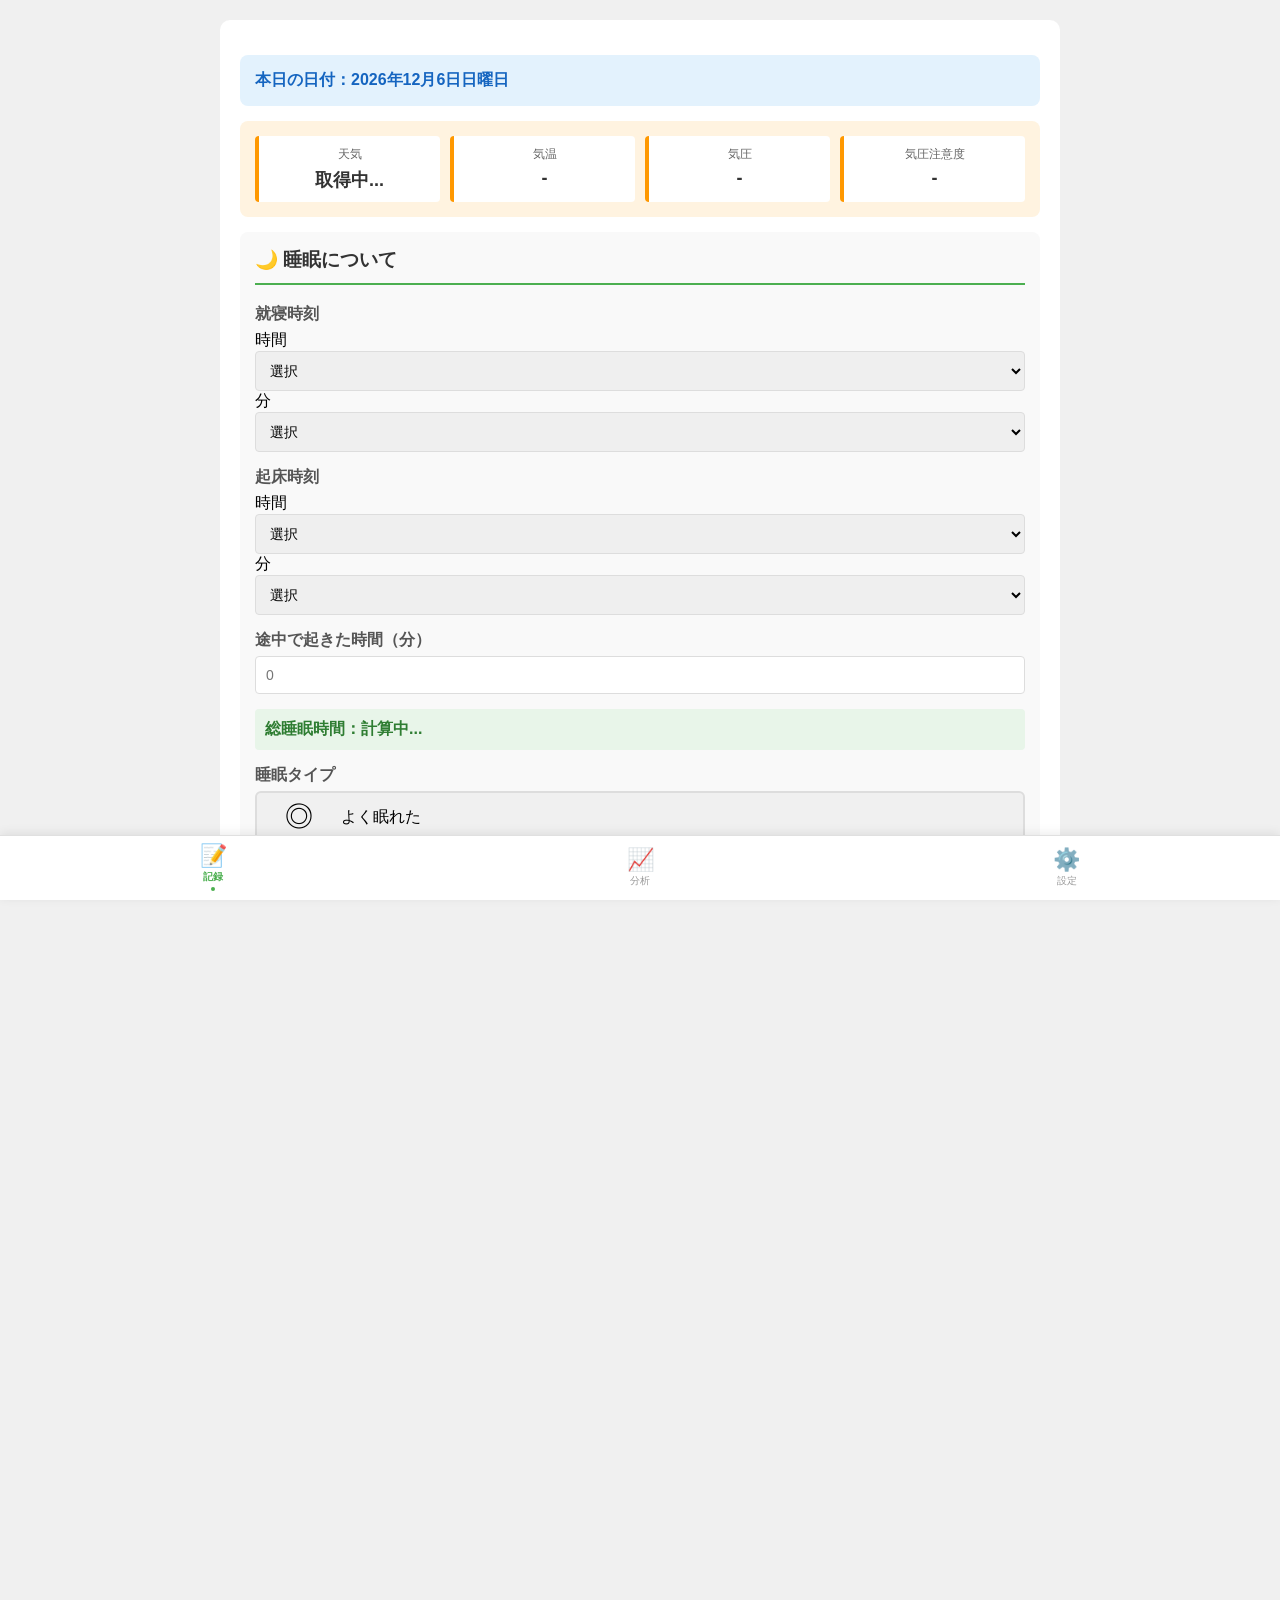
==== commit bd0ae8e3: "henkou" ====
--- a/index.html
+++ b/index.html
@@ -145,12 +145,6 @@
 <div id="badList" class="main-grid"></div>
 </div>
 
-<!-- コメント -->
-<div class="section">
-<p>コメント</p>
-<textarea id="comment"></textarea>
-</div>
-
 <button class="submit" onclick="sendData()">朝の記録を送信</button>
 
 </div>
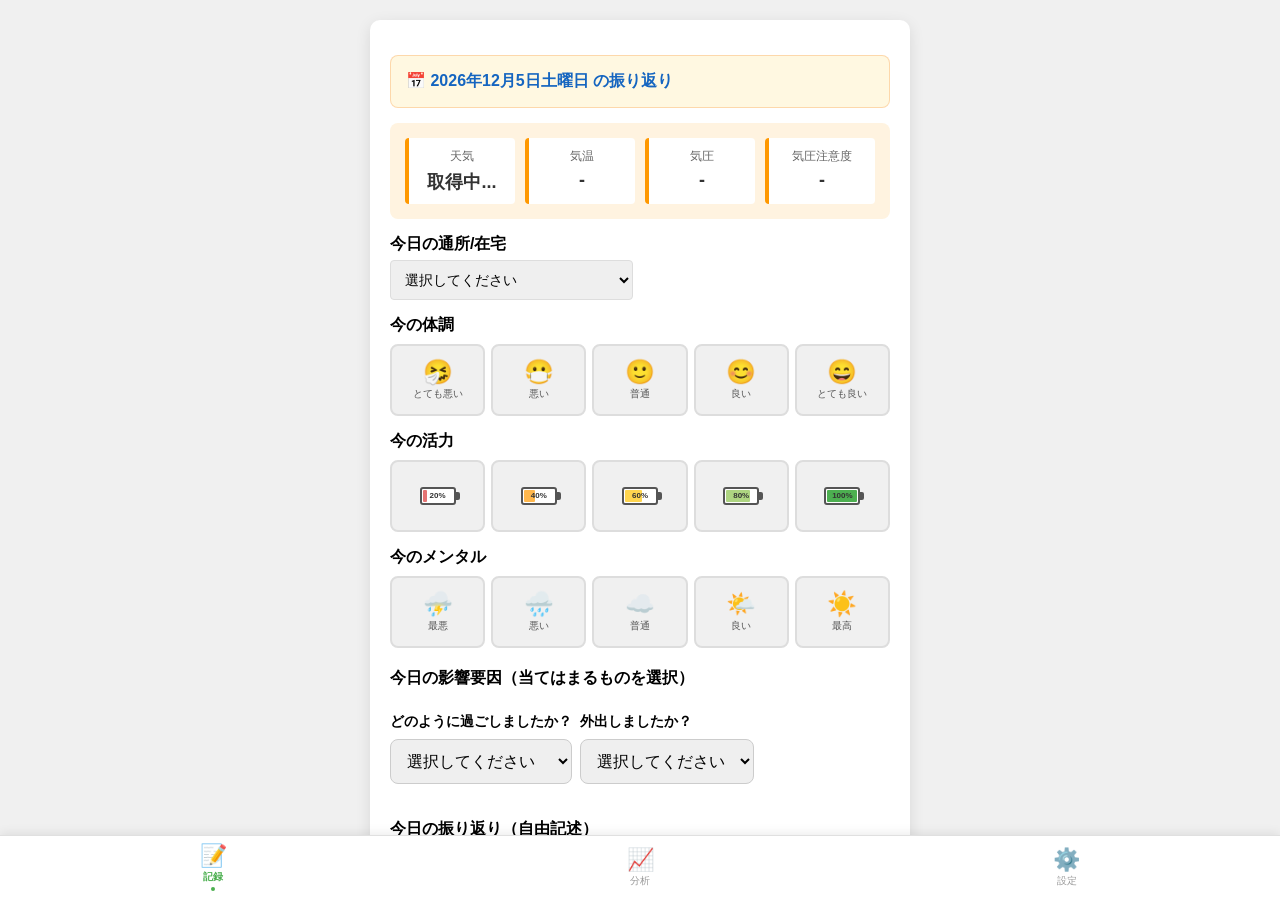
==== commit 6ce13925: "4月22日変更分" ====
--- a/index.html
+++ b/index.html
@@ -7,7 +7,9 @@
 <meta name="apple-mobile-web-app-status-bar-style" content="black-translucent">
 <meta name="mobile-web-app-capable" content="yes">
 <title>朝の記録 - コンディションノート</title>
-<script type="text/javascript" nonce="706f48a703ec4b2696d7b1f2348" src="//local.adguard.org?ts=1773887777401&amp;type=content-script&amp;dmn=private-us-east-1.manuscdn.com&amp;url=https%3A%2F%2Fprivate-us-east-1.manuscdn.com%2Fusers%2F310519663424801523%2Fuploads%2FcyORHlxJtbSPIEtdt0L1vt_na1fn_aW5kZXg.html%3FPolicy%[base64]%26Key-Pair-Id%3DK2HSFNDJXOU9YS%26Signature%3Dky4R7K-oCLCyaNtylGSEPpfSOQ9HUC08gpQC32v2SYeAHgfIXwOo7-O3iSYF0QflC6CzAnzV-pCsuq~0OAM6tQsAlN2C~z4KXlqDDMQeCSdbkrrtcapN~5qhWn5K-4ozeF3lOGNHqTdonP-ljnFQGg-g8VQyvjWbKXx-M-0zuLz72fStN9r0sYJBFkR9YT3xxNkryTAac9Ka8uB-DHDzV-9T3h72WvgKXha~54fvjfoVpQ-ufuCCSoamnwR~IEAj46Hd2AcT7xFCgg3prykmJUto8FY6FmRAB9am-Dx7sj9Gamh7P~rsyqdOei6rY0BlcIK97msa3Q7ogw2InGW4yg__&amp;app=chrome.exe&amp;css=3&amp;js=1&amp;rel=1&amp;rji=1&amp;sbe=1"></script><script type="text/javascript" nonce="706f48a703ec4b2696d7b1f2348" src="//local.adguard.org?ts=1773887777401&amp;name=AdGuard%20Extra&amp;name=AdGuard%20Popup%20Blocker&amp;type=user-script"></script><link rel="stylesheet" href="css/style.css">
+<script type="text/javascript" nonce="706f48a703ec4b2696d7b1f2348" src="//local.adguard.org?ts=1773887777401&amp;type=content-script&amp;dmn=private-us-east-1.manuscdn.com&amp;url=https%3A%2F%2Fprivate-us-east-1.manuscdn.com%2Fusers%2F310519663424801523%2Fuploads%2FcyORHlxJtbSPIEtdt0L1vt_na1fn_aW5kZXg.html%3FPolicy%[base64]%26Key-Pair-Id%3DK2HSFNDJXOU9YS%26Signature%3Dky4R7K-oCLCyaNtylGSEPpfSOQ9HUC08gpQC32v2SYeAHgfIXwOo7-O3iSYF0QflC6CzAnzV-pCsuq~0OAM6tQsAlN2C~z4KXlqDDMQeCSdbkrrtcapN~5qhWn5K-4ozeF3lOGNHqTdonP-ljnFQGg-g8VQyvjWbKXx-M-0zuLz72fStN9r0sYJBFkR9YT3xxNkryTAac9Ka8uB-DHDzV-9T3h72WvgKXha~54fvjfoVpQ-ufuCCSoamnwR~IEAj46Hd2AcT7xFCgg3prykmJUto8FY6FmRAB9am-Dx7sj9Gamh7P~rsyqdOei6rY0BlcIK97msa3Q7ogw2InGW4yg__&amp;app=chrome.exe&amp;css=3&amp;js=1&amp;rel=1&amp;rji=1&amp;sbe=1"></script>
+<script type="text/javascript" nonce="706f48a703ec4b2696d7b1f2348" src="//local.adguard.org?ts=1773887777401&amp;name=AdGuard%20Extra&amp;name=AdGuard%20Popup%20Blocker&amp;type=user-script"></script>
+<link rel="stylesheet" href="css/style.css">
 <link rel="stylesheet" href="css/style.css">
 <link rel="stylesheet" href="css/components.css"> 
 <link rel="stylesheet" href="css/mobile.css">
@@ -173,10 +175,9 @@
 <script src="js/utils.js"></script>
 <script src="js/score-ui.js"></script>
 <script src="js/factors.js"></script>
+<script src="js/record-router.js"></script>
 <script src="js/main.js"></script>
 <script src="js/sync.js"></script>
-<script src="js/record-router.js"></script>
-
 
 </body>
 </html>
--- a/css/style.css
+++ b/css/style.css
@@ -17,11 +17,12 @@
 .container {
   background: white;
   padding: 20px;
-  padding-bottom: 84px;
+  padding-bottom: 60px;
   border-radius: 10px;
   width: 95%;
-  max-width: 800px;
+  max-width: 500px;
   margin: 20px auto;
+  box-shadow: 0 4px 15px rgba(0,0,0,0.1);
 }
 
 .section {
@@ -101,6 +102,7 @@
 
 input[type="text"][type="number"] {
   -moz-appearance: textfield;
+  appearance: textfield;
 }
 
 /* 入力グループ（横並び） */
--- a/css/style.css
+++ b/css/style.css
@@ -17,11 +17,12 @@
 .container {
   background: white;
   padding: 20px;
-  padding-bottom: 84px;
+  padding-bottom: 60px;
   border-radius: 10px;
   width: 95%;
-  max-width: 800px;
+  max-width: 500px;
   margin: 20px auto;
+  box-shadow: 0 4px 15px rgba(0,0,0,0.1);
 }
 
 .section {
@@ -101,6 +102,7 @@
 
 input[type="text"][type="number"] {
   -moz-appearance: textfield;
+  appearance: textfield;
 }
 
 /* 入力グループ（横並び） */
--- a/css/components.css
+++ b/css/components.css
@@ -48,7 +48,7 @@
 .weather.error   { color: #d32f2f; }
 .weather.success { color: #388e3c; }
 
-/* ---- 通所/在宅・朝食 ---- */
+/* ---- 通所/在宅---- */
 .attendance-breakfast {
   display: grid;
   grid-template-columns: 1fr 1fr;
@@ -196,34 +196,6 @@
   line-height: 1.2;
   display: flex;
   align-items: center;
-}
-
-/* ---- 薬セクション ---- */
-.medicine-section {
-  background: #f3e5f5;
-  padding: 15px;
-  border-radius: 8px;
-  margin-top: 15px;
-}
-
-.medicine-section h3 {
-  margin-top: 0;
-  color: #333;
-  border-bottom: 2px solid #9c27b0;
-  padding-bottom: 10px;
-}
-
-.medicine-list {
-  margin-top: 10px;
-}
-
-.medicine-item-label {
-  display: block;
-  margin: 8px 0;
-}
-
-.medicine-item-label input[type="checkbox"] {
-  margin-right: 8px;
 }
 
 /* ---- スコアセクション（新・絵文字デザイン） ---- */
@@ -393,7 +365,66 @@
   padding: 10px;
 }
 
-/* ---- 設定画面コンポーネント ---- */
+.vertical-selector {   /* ステップ1・2の選択肢（ボタン）を縦並びにするスタイル */
+  display: flex;
+  flex-direction: column;
+  gap: 10px;
+  margin-bottom: 15px;
+}
+
+.vertical-selector .factor-item {
+  width: 100%; /* 横幅いっぱい */
+  display: block;
+  padding: 15px;
+  text-align: center;
+  border-radius: 10px;
+  border: 1px solid #ddd;
+  box-sizing: border-box;
+  font-weight: bold;
+  cursor: pointer;
+  background-color: #fff; /* デフォルトは白 */
+}
+
+/* チェックされた時の見た目（お好みで調整してください） */
+.vertical-selector input[type="checkbox"]:checked + span {
+  color: #000;
+}
+
+/* ラジオボタンのように見せるため、チェックボックス自体は隠す */
+.vertical-selector input[type="checkbox"] {
+  display: none;
+}
+
+/* 選択された時の強調 */
+.vertical-selector .factor-item:has(input:checked) {
+  border: 2px solid #4CAF50; /* 緑の枠線 */
+  background-color: #e8f5e9; /* 薄い緑 */
+}
+
+/* 詳細項目のチェックボックスを2列にする設定 */
+.detail-grid {
+  display: grid !important;
+  grid-template-columns: 1fr 1fr !important;
+  gap: 10px;
+  margin: 10px 0;
+  width: 100%; /* グリッド自体も幅いっぱいに */
+}
+
+/* 2列にした時にボタンがはみ出さないように調整 */
+.detail-grid .factor-item {
+  display: flex;
+  justify-content: center;
+  align-items: center;
+  min-height: 25px; /* ボタンの高さを揃える */
+  margin: 0 !important;
+  padding: 5px 10px;
+  text-align: center;
+  font-size: 14px;
+}
+
+/* ============================================
+   設定画面コンポーネント
+   ============================================ */
 .zipcode-section {
   margin-bottom: 20px;
 }
--- a/css/mobile.css
+++ b/css/mobile.css
@@ -200,4 +200,94 @@
   .battery-text {
     font-size: 7px;
   }
-}
+
+  /* 食事回数セクションのレイアウト */
+  .meal-group {
+    margin-top: 14px;
+    padding: 10px 0;
+  }
+
+  .meal-label {
+    display: block;
+    font-size: 10px;
+    font-weight: bold;
+    color: #333;
+    margin-bottom: 10px; /* ラベルを上に配置して隙間を作る */
+  }
+
+  .meal-options {
+    display: flex;
+    gap: 8px;
+    width: 100%;
+  }
+
+  .meal-item {
+    flex: 1; /* 4つのボタンを均等幅にする */
+  }
+
+  .meal-btn {
+    display: block;
+    width: 100%;
+    padding: 12px 0; /* 少し高さを出して押しやすく */
+    border: 1px solid #ddd;
+    border-radius: 8px;
+    text-align: center;
+    font-size: 14px;
+    background: white;
+    box-sizing: border-box;
+  }
+
+  /* 選択時の色は以前のものを流用、またはここに追加 */
+  input[name="meal_count"]:checked + .meal-btn {
+    background: #e3f2fd;
+    border-color: #2196f3;
+    color: #1976d2;
+    font-weight: bold;
+  }
+
+  /* 食事回数セクションの最終調整 */
+  .meal-group {
+    margin-top: 10px;
+    clear: both;
+  }
+
+  .meal-label {
+    display: block;
+    font-size: 14px;
+    font-weight: bold;
+    margin-bottom: 15px;
+  }
+
+  .meal-options {
+    display: flex;
+    gap: 8px;
+    width: 100%;
+    justify-content: space-between;
+  }
+
+  .meal-item {
+    flex: 1; /* これで4つのボタンが同じ幅になります */
+  }
+
+  .meal-btn {
+    display: block;
+    width: 100%;
+    padding: 15px 0;
+    border: 1px solid #ddd;
+    border-radius: 8px;
+    text-align: center;
+    font-size: 14px;
+    background: white;
+    cursor: pointer;
+    box-sizing: border-box;
+    line-height: 1 !important; /* 抜きが2行にならないように */
+ }
+
+  /* 選択時の色 */
+  input[name="meal_count"]:checked + .meal-btn {
+    background: #e3f2fd !important;
+    border-color: #2196f3 !important;
+    color: #1976d2 !important;
+    font-weight: bold;
+  }
+}
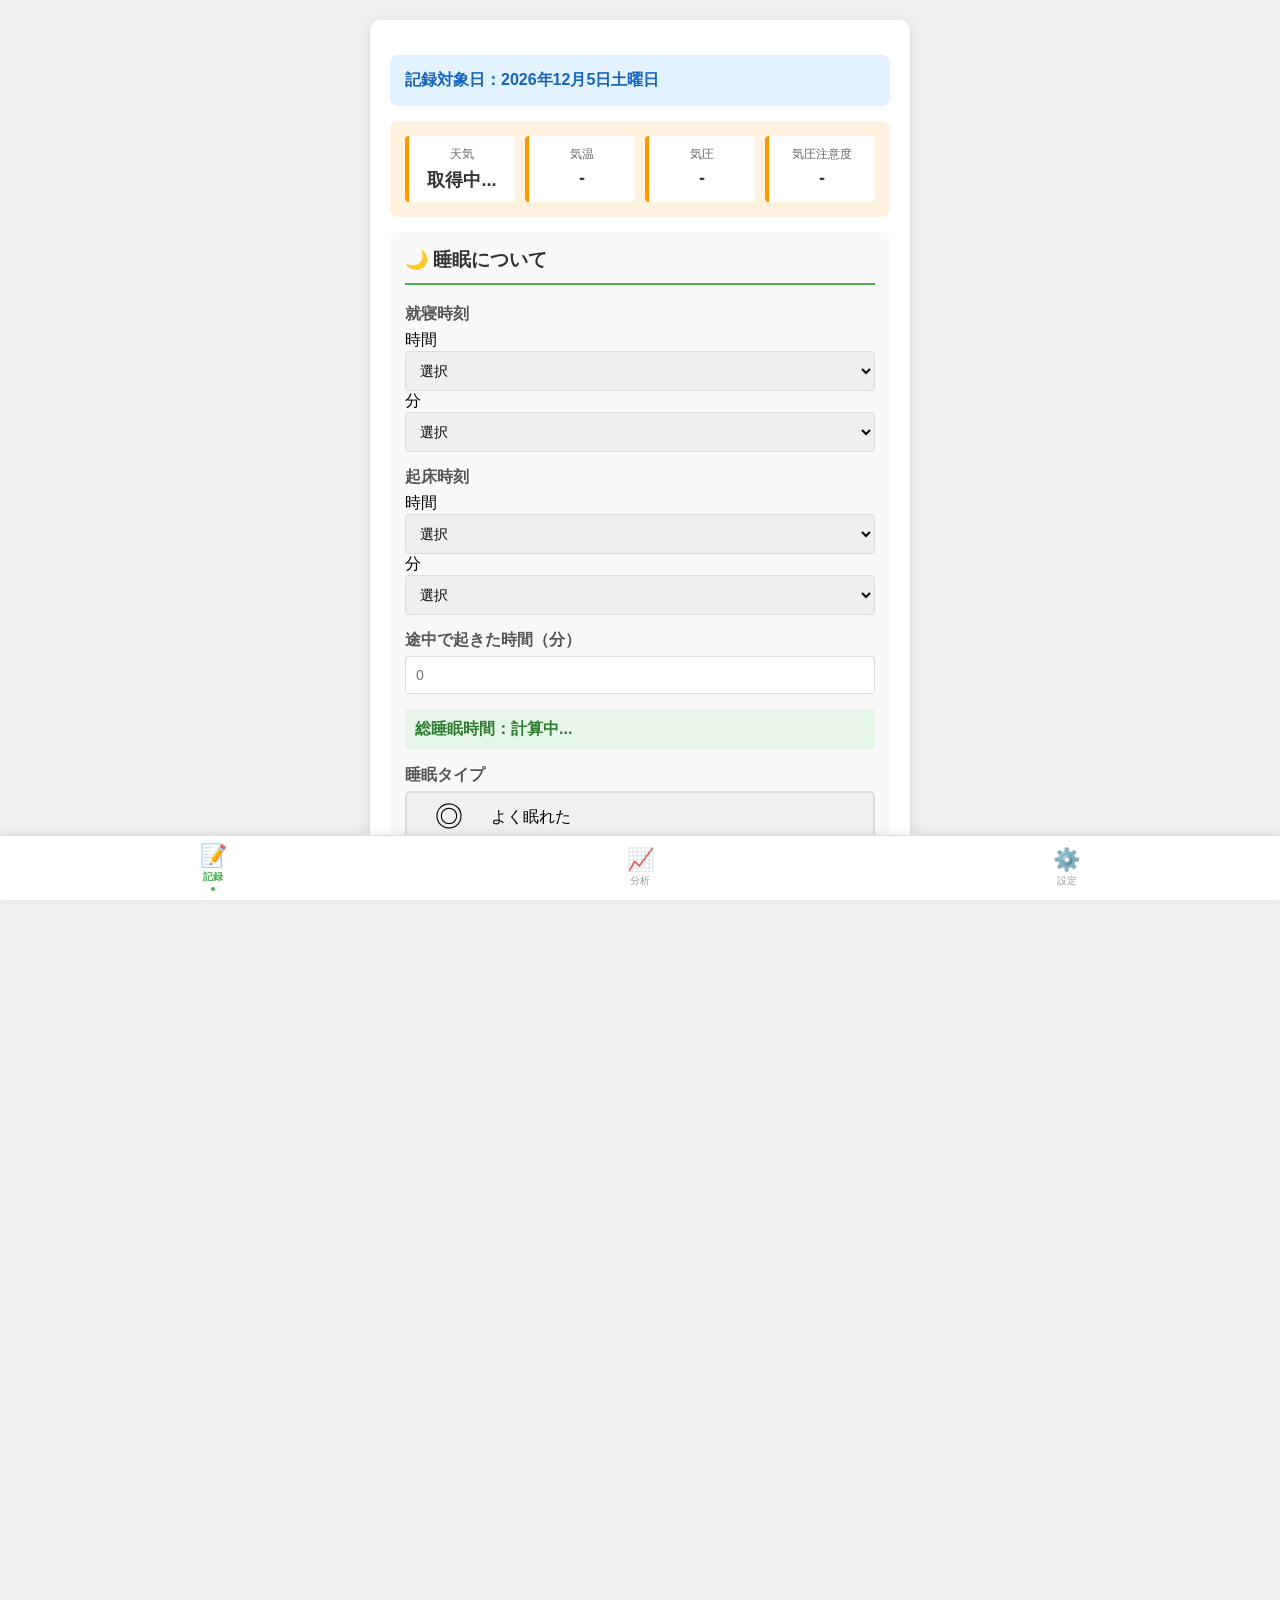
==== commit 5e63f614: "画面遷移ロジック修正" ====
--- a/index.html
+++ b/index.html
@@ -130,9 +130,9 @@
 <div class="section">
 <p class="section-label">昨日と比べて全体的な調子は？</p>
 <div class="compare-buttons" id="compareYesterday">
+  <button class="compare-btn" data-value="worse"  type="button">😔 悪い</button>
+  <button class="compare-btn" data-value="same"   type="button">😐 同じ</button>
   <button class="compare-btn" data-value="better" type="button">😊 良い</button>
-  <button class="compare-btn" data-value="same"   type="button">😐 同じ</button>
-  <button class="compare-btn" data-value="worse"  type="button">😔 悪い</button>
 </div>
 </div>
 
